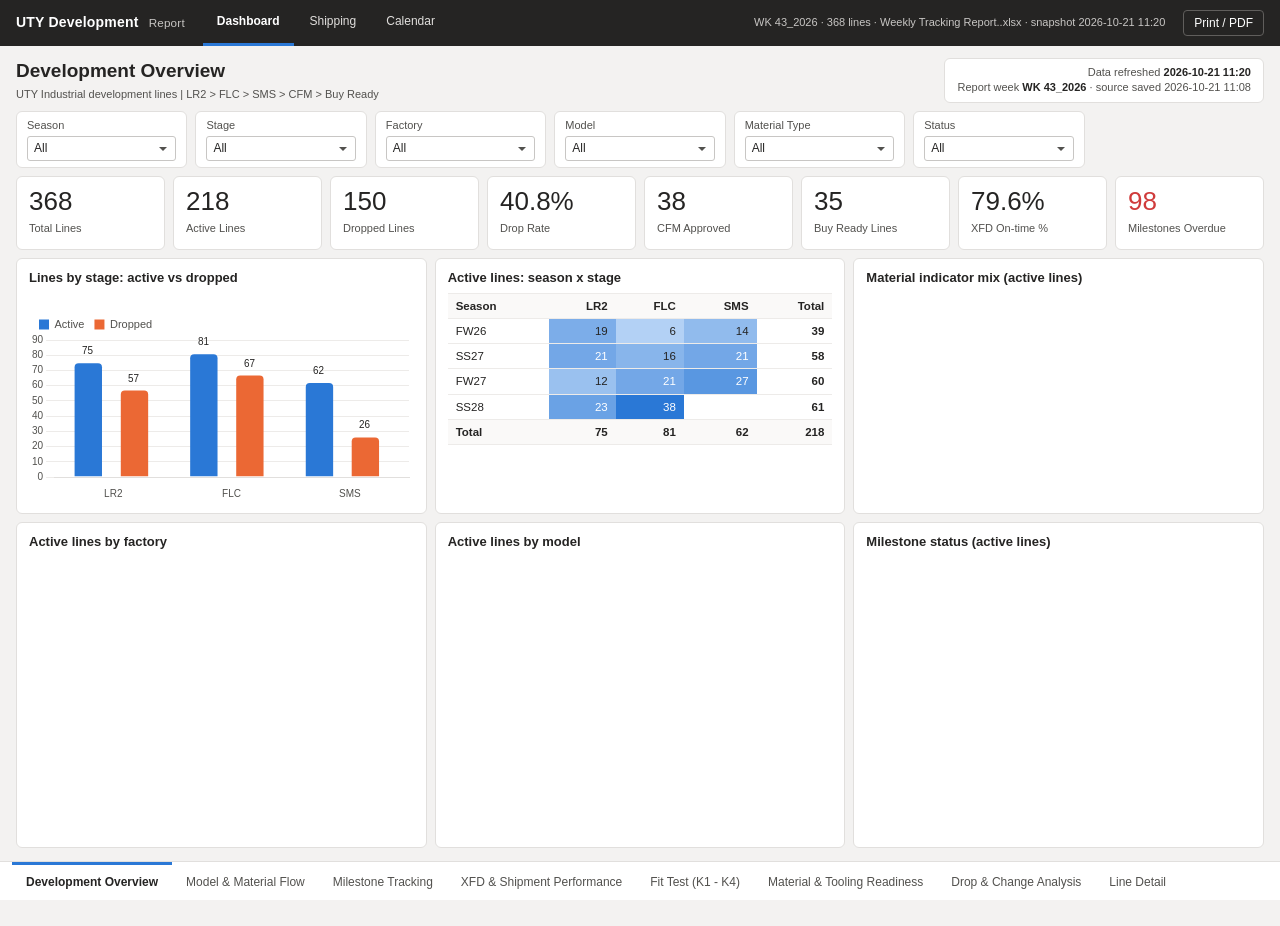
==== index.html @ 9a44e27f "UTY Development Report: static site (Dashboard, Shipping, Calendar) Co-Authored-By: Claude Opus 5.5 " ====
<!doctype html>
<html lang="en">
<head>
  <meta name="robots" content="noindex, nofollow">
  <meta charset="utf-8">
  <meta name="viewport" content="width=device-width, initial-scale=1">
  <title>Dashboard · UTY Report</title>
  <link rel="stylesheet" href="static/css/app.css">
</head>
<body data-static="2026-10-21 11:20">
  <header class="topbar">
    <div class="brand">UTY Development <small>Report</small></div>
    <nav class="nav">
      
      <a href="dashboard.html" class="active">Dashboard</a>
      
      <a href="shipping.html" class="">Shipping</a>
      
      <a href="calendar.html" class="">Calendar</a>
      
    </nav>
    <div class="spacer"></div>
    <div class="datainfo" id="dataInfo"></div>
    <button class="tbtn" id="btnReload" title="Re-read the Excel files">&#8635; Reload data</button>
    <button class="tbtn" onclick="window.print()" title="Print or save as PDF">Print / PDF</button>
  </header>
  <main class="canvas" id="app">
    <div class="loading">Loading data…</div>
  </main>
  <div class="tip" id="tip"></div>
  <script src="static/vendor/chart.umd.min.js"></script>
  <script src="static/vendor/chartjs-plugin-datalabels.min.js"></script>
  <script src="static/js/common.js"></script>
  <script src="static/js/dashboard.js"></script>
</body>
</html>
---- static/css/app.css ----
/* UTY Development Report - styled after the Power BI theme "UTY Development" (UTYDevTheme.json) */
:root {
  --bg: #f3f2f1;
  --card: #ffffff;
  --border: #e1dfdd;
  --grid: #edebe9;
  --ink: #252423;
  --ink2: #52514e;
  --muted: #8a8886;
  --accent: #2a78d6;
  --good: #0ca30c;
  --warn: #eda100;
  --bad: #d03b3b;
  --bar: #252423;
  --heat-min: #cde2fb;
  --heat-max: #2a78d6;
  --radius: 6px;
  --font: Tahoma, "Segoe UI", Verdana, sans-serif;
}

* { box-sizing: border-box; }
html, body { margin: 0; }
body { background: var(--bg); color: var(--ink); font: 12px/1.4 var(--font); }
a { color: var(--accent); }
button, select, input { font: inherit; color: inherit; }

/* ---------- top bar */
.topbar { position: sticky; top: 0; z-index: 50; display: flex; align-items: center; gap: 18px;
  background: var(--bar); color: #fff; padding: 0 16px; height: 46px; }
.brand { font-weight: bold; font-size: 14px; white-space: nowrap; letter-spacing: .2px; }
.brand small { font-weight: normal; color: #c8c6c4; margin-left: 6px; }
.nav { display: flex; gap: 2px; height: 100%; }
.nav a { display: flex; align-items: center; padding: 0 14px; color: #e1dfdd; text-decoration: none; border-bottom: 3px solid transparent; }
.nav a:hover { color: #fff; background: rgba(255, 255, 255, .06); }
.nav a.active { color: #fff; border-bottom-color: var(--accent); font-weight: bold; }
.topbar .spacer { flex: 1; }
.datainfo { color: #c8c6c4; font-size: 11px; white-space: nowrap; overflow: hidden; text-overflow: ellipsis; }
.tbtn { background: transparent; border: 1px solid #605e5c; color: #fff; border-radius: 4px; padding: 4px 10px; cursor: pointer; white-space: nowrap; }
.tbtn:hover { background: rgba(255, 255, 255, .1); }

/* ---------- canvas */
.canvas { max-width: 1340px; margin: 0 auto; padding: 12px 16px 70px; }
.page-head { display: flex; align-items: flex-start; gap: 16px; margin-bottom: 8px; }
.page-head h1 { font-size: 19px; margin: 0; }
.page-head .sub { color: var(--ink2); font-size: 11px; margin-top: 2px; }
.page-head .refresh { margin-left: auto; background: var(--card); border: 1px solid var(--border); border-radius: var(--radius);
  padding: 6px 12px; color: var(--ink2); font-size: 11px; text-align: right; min-width: 240px; }
.page-head .refresh b { color: var(--ink); }

.card { background: var(--card); border: 1px solid var(--border); border-radius: var(--radius); padding: 10px 12px; min-width: 0; }
.card h3 { font-size: 13px; margin: 0 0 6px; font-weight: bold; }
.card .note { color: var(--muted); font-size: 11px; margin-top: 4px; }
.card .head { display: flex; align-items: center; gap: 8px; margin-bottom: 6px; }
.card .head h3 { margin: 0; }
.card .head .tools { margin-left: auto; display: flex; gap: 6px; align-items: center; }

.grid { display: grid; gap: 8px; margin-bottom: 8px; }
.g2 { grid-template-columns: repeat(2, minmax(0, 1fr)); }
.g3 { grid-template-columns: repeat(3, minmax(0, 1fr)); }
.g2-1 { grid-template-columns: minmax(0, 2fr) minmax(0, 1fr); }
.g1-2 { grid-template-columns: minmax(0, 1fr) minmax(0, 2fr); }
.chart-box { position: relative; height: 210px; }
.chart-box.tall { height: 300px; }
.scroll-y { max-height: 280px; overflow-y: auto; }

/* ---------- slicers */
.slicers { display: grid; grid-template-columns: repeat(auto-fit, minmax(150px, 1fr)); gap: 8px; margin-bottom: 8px; }
.slicer { position: relative; background: var(--card); border: 1px solid var(--border); border-radius: var(--radius); padding: 6px 10px; }
.slicer label { display: block; font-size: 11px; color: var(--ink2); margin-bottom: 3px; }
.slicer .sbtn { width: 100%; text-align: left; background: #fff; border: 1px solid #c8c6c4; border-radius: 3px; padding: 3px 22px 3px 6px;
  cursor: pointer; white-space: nowrap; overflow: hidden; text-overflow: ellipsis; position: relative; }
.slicer .sbtn::after { content: ""; position: absolute; right: 8px; top: 50%; margin-top: -2px; border: 4px solid transparent; border-top-color: var(--ink2); }
.slicer.on .sbtn { border-color: var(--accent); background: #eff6fe; }
.slicer .menu { display: none; position: absolute; left: 0; right: 0; top: 100%; z-index: 40; background: #fff; border: 1px solid var(--border);
  border-radius: 4px; box-shadow: 0 6px 18px rgba(0, 0, 0, .14); max-height: 300px; overflow: auto; padding: 4px 0; min-width: 190px; }
.slicer.open .menu { display: block; }
.slicer .menu label { display: flex; gap: 8px; align-items: center; padding: 4px 10px; margin: 0; color: var(--ink); font-size: 12px; cursor: pointer; }
.slicer .menu label:hover { background: var(--bg); }
.slicer .menu .all { border-bottom: 1px solid var(--grid); font-weight: bold; }
.slicer .menu input[type=search] { margin: 4px 8px; width: calc(100% - 16px); border: 1px solid #c8c6c4; border-radius: 3px; padding: 3px 6px; }
.clear-filters { align-self: end; justify-self: start; background: none; border: none; color: var(--accent); cursor: pointer; padding: 4px; }

/* ---------- KPI cards */
.kpis { display: grid; grid-template-columns: repeat(auto-fit, minmax(130px, 1fr)); gap: 8px; margin-bottom: 8px; }
.kpi { background: var(--card); border: 1px solid var(--border); border-radius: var(--radius); padding: 10px 12px; min-height: 74px; }
.kpi .v { font-size: 26px; line-height: 1.15; }
.kpi .l { color: var(--ink2); font-size: 11px; margin-top: 4px; }
.kpi .s { color: var(--muted); font-size: 11px; }
.kpi.good .v { color: var(--good); }
.kpi.bad .v { color: var(--bad); }
.kpi.warn .v { color: #b37a00; }

/* ---------- tables */
.tbl-wrap { overflow: auto; max-height: 320px; border-top: 1px solid var(--grid); }
.tbl-wrap.tall { max-height: 560px; }
table.tbl { border-collapse: collapse; width: 100%; font-size: 11.5px; }
.tbl th, .tbl td { padding: 4px 8px; border-bottom: 1px solid var(--grid); text-align: left; white-space: nowrap; }
.tbl th { position: sticky; top: 0; background: #faf9f8; z-index: 1; font-weight: bold; color: var(--ink); cursor: pointer; user-select: none; }
.tbl th.sorted::after { content: " \25BE"; color: var(--accent); }
.tbl th.sorted.asc::after { content: " \25B4"; }
.tbl td.num, .tbl th.num { text-align: right; font-variant-numeric: tabular-nums; }
.tbl td.wrap { white-space: normal; min-width: 220px; }
.tbl tbody tr:hover td { background: #f7f6f5; }
.tbl tfoot td { font-weight: bold; background: #faf9f8; border-top: 1px solid var(--border); }
.tbl .heat { text-align: center; }
.tbl-meta { display: flex; gap: 10px; align-items: center; color: var(--muted); font-size: 11px; padding: 4px 0; }
.tbl-meta .more { color: var(--accent); background: none; border: 0; cursor: pointer; }
.btn { background: #fff; border: 1px solid #c8c6c4; border-radius: 3px; padding: 3px 9px; cursor: pointer; font-size: 11px; }
.btn:hover { background: var(--bg); }
.btn.primary { background: var(--accent); border-color: var(--accent); color: #fff; }
.search { border: 1px solid #c8c6c4; border-radius: 3px; padding: 3px 8px; min-width: 200px; }

/* status pills: always label + colour */
.pill { display: inline-flex; align-items: center; gap: 5px; padding: 1px 8px 1px 6px; border-radius: 10px; font-size: 11px; background: #f3f2f1; color: var(--ink); white-space: nowrap; }
.pill::before { content: ""; width: 8px; height: 8px; border-radius: 50%; background: var(--c, var(--muted)); }
.dot { display: inline-block; width: 9px; height: 9px; border-radius: 50%; margin-right: 5px; vertical-align: -1px; }

/* ---------- PBI-style page tabs (bottom) */
.pagetabs { position: fixed; left: 0; right: 0; bottom: 0; z-index: 45; background: #fff; border-top: 1px solid var(--border);
  display: flex; gap: 0; overflow-x: auto; padding: 0 12px; }
.pagetabs button { border: 0; background: none; padding: 9px 14px; cursor: pointer; white-space: nowrap; color: var(--ink2); border-top: 3px solid transparent; }
.pagetabs button:hover { background: var(--bg); color: var(--ink); }
.pagetabs button.active { color: var(--ink); font-weight: bold; border-top-color: var(--accent); }

/* ---------- chips (filters on Shipping / Calendar) */
.chips { display: flex; flex-wrap: wrap; gap: 6px; align-items: center; }
.chip { border: 1px solid #c8c6c4; background: #fff; border-radius: 14px; padding: 3px 11px; cursor: pointer; font-size: 11.5px; }
.chip.on { background: var(--ink); border-color: var(--ink); color: #fff; }
.toolbar { display: flex; flex-wrap: wrap; gap: 14px; align-items: center; margin-bottom: 8px; background: var(--card);
  border: 1px solid var(--border); border-radius: var(--radius); padding: 8px 12px; }
.toolbar .grp { display: flex; gap: 6px; align-items: center; }
.toolbar .grp > span { color: var(--ink2); font-size: 11px; }

/* ---------- messages */
.msg { padding: 10px 12px; border-radius: var(--radius); margin-bottom: 8px; }
.msg.err { background: #fde7e9; border: 1px solid #f1bbbc; color: #a4262c; }
.msg.info { background: #eff6fe; border: 1px solid #c7e0f4; color: #004e8c; }
.loading { padding: 40px; text-align: center; color: var(--muted); }
.empty { color: var(--muted); padding: 24px; text-align: center; }

/* ---------- tooltip for custom SVG visuals */
.tip { position: fixed; z-index: 100; pointer-events: none; background: #fff; border: 1px solid var(--border); border-radius: 4px;
  box-shadow: 0 4px 14px rgba(0, 0, 0, .16); padding: 7px 10px; font-size: 11.5px; max-width: 340px; display: none; }
.tip b { display: block; margin-bottom: 2px; }
.tip .muted { color: var(--muted); }

/* ---------- calendar */
.kd td.cell { min-width: 118px; }
.kd .d { font-weight: bold; }
.kd .rel { display: block; font-size: 10.5px; color: var(--muted); }
.kd .calc { font-style: italic; }
.kd tr.season-first td { border-top: 2px solid var(--border); }
.badge { display: inline-block; font-size: 10px; padding: 0 6px; border-radius: 8px; margin-left: 4px; vertical-align: 1px; }
.badge.past { background: #edebe9; color: var(--ink2); }
.badge.soon { background: #fff4ce; color: #8a5a00; }
.badge.next { background: #dff6dd; color: #0b6a0b; }
.badge.today { background: var(--accent); color: #fff; }

.timeline svg { display: block; width: 100%; }
.timeline .lbl { font-size: 11px; fill: var(--ink); }
.timeline .axis { font-size: 10px; fill: var(--ink2); }

.month-head { display: flex; align-items: center; gap: 8px; }
.month-head h3 { min-width: 150px; text-align: center; }
.month { display: grid; grid-template-columns: repeat(7, minmax(0, 1fr)); border-left: 1px solid var(--grid); border-top: 1px solid var(--grid); }
.month .dow { background: #faf9f8; font-weight: bold; padding: 4px 6px; border-right: 1px solid var(--grid); border-bottom: 1px solid var(--grid); font-size: 11px; }
.month .day { min-height: 96px; border-right: 1px solid var(--grid); border-bottom: 1px solid var(--grid); padding: 3px 4px; overflow: hidden; }
.month .day.out { background: #faf9f8; color: var(--muted); }
.month .day.today { box-shadow: inset 0 0 0 2px var(--accent); }
.month .day .n { font-size: 11px; color: var(--ink2); margin-bottom: 2px; }
.month .day.today .n { color: var(--accent); font-weight: bold; }
.ev { display: block; font-size: 10.5px; padding: 1px 5px; margin-bottom: 2px; border-radius: 3px; background: #f3f2f1;
  border-left: 3px solid var(--c, var(--muted)); white-space: nowrap; overflow: hidden; text-overflow: ellipsis; cursor: default; }
.ev.minor { color: var(--ink2); background: #faf9f8; }
.legend { display: flex; flex-wrap: wrap; gap: 12px; font-size: 11px; color: var(--ink2); margin: 4px 0; }
.legend span { display: inline-flex; align-items: center; gap: 5px; }
.legend i { width: 10px; height: 10px; border-radius: 2px; background: var(--c); display: inline-block; }
details.src summary { cursor: pointer; color: var(--ink2); }

/* ---------- responsive */
@media (max-width: 980px) {
  .g2, .g3, .g2-1, .g1-2 { grid-template-columns: minmax(0, 1fr); }
  .page-head { flex-direction: column; }
  .page-head .refresh { margin-left: 0; text-align: left; }
  .datainfo { display: none; }
}
@media (max-width: 640px) {
  .topbar { gap: 8px; padding: 0 8px; }
  .brand small { display: none; }
  .nav a { padding: 0 8px; }
  .canvas { padding: 10px 10px 70px; }
}

/* ---------- print / PDF */
@media print {
  @page { size: A4 landscape; margin: 10mm; }
  body { background: #fff; }
  .topbar .tbtn, .pagetabs, .slicer .menu, .clear-filters, .tbl-meta .more, .no-print { display: none !important; }
  .topbar { position: static; }
  .canvas { max-width: none; padding: 0; }
  .card, .kpi, .slicer { break-inside: avoid; }
  .tbl-wrap, .scroll-y { max-height: none !important; overflow: visible !important; }
}
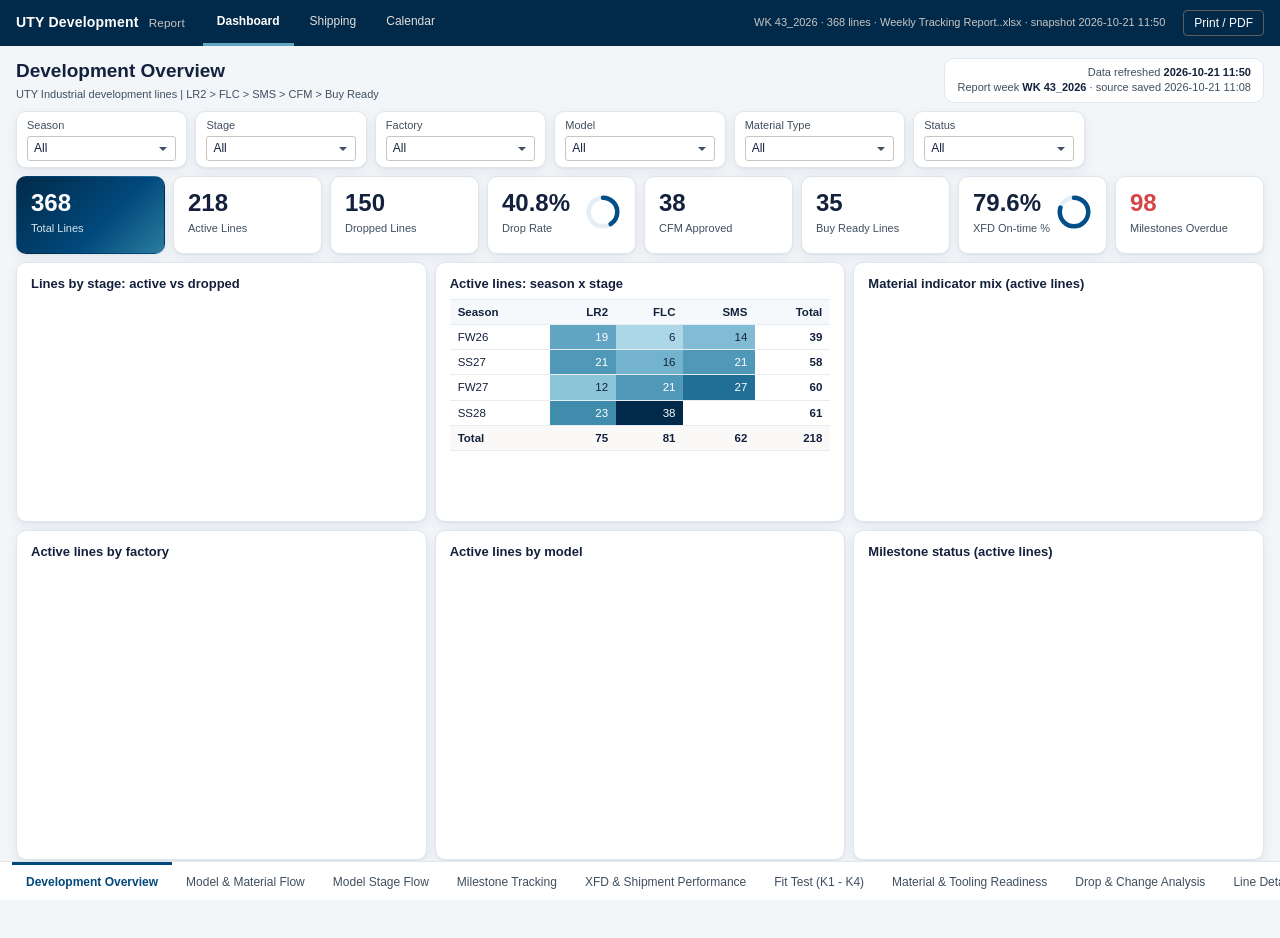
==== commit 7a45860b: "Restyle charts to brand blue palette; add Model Stage Flow (Sankey) page Co-Authored-By: Claude Opus" ====
--- a/index.html
+++ b/index.html
@@ -7,7 +7,7 @@
   <title>Dashboard · UTY Report</title>
   <link rel="stylesheet" href="static/css/app.css">
 </head>
-<body data-static="2026-10-21 11:20">
+<body data-static="2026-10-21 11:50">
   <header class="topbar">
     <div class="brand">UTY Development <small>Report</small></div>
     <nav class="nav">
--- a/static/css/app.css
+++ b/static/css/app.css
@@ -1,20 +1,20 @@
-/* UTY Development Report - styled after the Power BI theme "UTY Development" (UTYDevTheme.json) */
+/* UTY Development Report - brand blues (Deep Space Blue #012A4A ... Light Blue #A9D6E5), Tahoma */
 :root {
-  --bg: #f3f2f1;
+  --bg: #f2f6f9;
   --card: #ffffff;
-  --border: #e1dfdd;
-  --grid: #edebe9;
-  --ink: #252423;
-  --ink2: #52514e;
-  --muted: #8a8886;
-  --accent: #2a78d6;
-  --good: #0ca30c;
-  --warn: #eda100;
-  --bad: #d03b3b;
-  --bar: #252423;
-  --heat-min: #cde2fb;
-  --heat-max: #2a78d6;
-  --radius: 6px;
+  --border: #dfe7ed;
+  --grid: #e6edf2;
+  --ink: #14213d;
+  --ink2: #3f4f5f;
+  --muted: #7b8a97;
+  --accent: #01497C;
+  --accent2: #61A5C2;
+  --good: #01497C;
+  --warn: #2C7DA0;
+  --bad: #d64545;
+  --bar: #012A4A;
+  --radius: 10px;
+  --shadow: 0 1px 2px rgba(1, 42, 74, .06), 0 4px 14px rgba(1, 42, 74, .06);
   --font: Tahoma, "Segoe UI", Verdana, sans-serif;
 }
 
@@ -32,7 +32,7 @@
 .nav { display: flex; gap: 2px; height: 100%; }
 .nav a { display: flex; align-items: center; padding: 0 14px; color: #e1dfdd; text-decoration: none; border-bottom: 3px solid transparent; }
 .nav a:hover { color: #fff; background: rgba(255, 255, 255, .06); }
-.nav a.active { color: #fff; border-bottom-color: var(--accent); font-weight: bold; }
+.nav a.active { color: #fff; border-bottom-color: var(--accent2); font-weight: bold; }
 .topbar .spacer { flex: 1; }
 .datainfo { color: #c8c6c4; font-size: 11px; white-space: nowrap; overflow: hidden; text-overflow: ellipsis; }
 .tbtn { background: transparent; border: 1px solid #605e5c; color: #fff; border-radius: 4px; padding: 4px 10px; cursor: pointer; white-space: nowrap; }
@@ -47,7 +47,7 @@
   padding: 6px 12px; color: var(--ink2); font-size: 11px; text-align: right; min-width: 240px; }
 .page-head .refresh b { color: var(--ink); }
 
-.card { background: var(--card); border: 1px solid var(--border); border-radius: var(--radius); padding: 10px 12px; min-width: 0; }
+.card { background: var(--card); border: 1px solid var(--border); border-radius: var(--radius); padding: 12px 14px; min-width: 0; box-shadow: var(--shadow); }
 .card h3 { font-size: 13px; margin: 0 0 6px; font-weight: bold; }
 .card .note { color: var(--muted); font-size: 11px; margin-top: 4px; }
 .card .head { display: flex; align-items: center; gap: 8px; margin-bottom: 6px; }
@@ -65,12 +65,12 @@
 
 /* ---------- slicers */
 .slicers { display: grid; grid-template-columns: repeat(auto-fit, minmax(150px, 1fr)); gap: 8px; margin-bottom: 8px; }
-.slicer { position: relative; background: var(--card); border: 1px solid var(--border); border-radius: var(--radius); padding: 6px 10px; }
+.slicer { position: relative; background: var(--card); border: 1px solid var(--border); border-radius: var(--radius); padding: 6px 10px; box-shadow: var(--shadow); }
 .slicer label { display: block; font-size: 11px; color: var(--ink2); margin-bottom: 3px; }
 .slicer .sbtn { width: 100%; text-align: left; background: #fff; border: 1px solid #c8c6c4; border-radius: 3px; padding: 3px 22px 3px 6px;
   cursor: pointer; white-space: nowrap; overflow: hidden; text-overflow: ellipsis; position: relative; }
 .slicer .sbtn::after { content: ""; position: absolute; right: 8px; top: 50%; margin-top: -2px; border: 4px solid transparent; border-top-color: var(--ink2); }
-.slicer.on .sbtn { border-color: var(--accent); background: #eff6fe; }
+.slicer.on .sbtn { border-color: var(--accent); background: #eaf4f9; }
 .slicer .menu { display: none; position: absolute; left: 0; right: 0; top: 100%; z-index: 40; background: #fff; border: 1px solid var(--border);
   border-radius: 4px; box-shadow: 0 6px 18px rgba(0, 0, 0, .14); max-height: 300px; overflow: auto; padding: 4px 0; min-width: 190px; }
 .slicer.open .menu { display: block; }
@@ -81,21 +81,45 @@
 .clear-filters { align-self: end; justify-self: start; background: none; border: none; color: var(--accent); cursor: pointer; padding: 4px; }
 
 /* ---------- KPI cards */
-.kpis { display: grid; grid-template-columns: repeat(auto-fit, minmax(130px, 1fr)); gap: 8px; margin-bottom: 8px; }
-.kpi { background: var(--card); border: 1px solid var(--border); border-radius: var(--radius); padding: 10px 12px; min-height: 74px; }
-.kpi .v { font-size: 26px; line-height: 1.15; }
+.kpis { display: grid; grid-template-columns: repeat(auto-fit, minmax(140px, 1fr)); gap: 8px; margin-bottom: 8px; }
+.kpi { background: var(--card); border: 1px solid var(--border); border-radius: var(--radius); padding: 12px 14px; min-height: 78px; box-shadow: var(--shadow); }
+.kpi .kv { display: flex; align-items: center; justify-content: space-between; gap: 6px; }
+.kpi .kv > div { min-width: 0; }
+.kpi .v { font-size: 24px; line-height: 1.15; font-weight: bold; color: var(--ink); }
 .kpi .l { color: var(--ink2); font-size: 11px; margin-top: 4px; }
 .kpi .s { color: var(--muted); font-size: 11px; }
+.kpi .ring { width: 36px; height: 36px; flex: none; }
 .kpi.good .v { color: var(--good); }
 .kpi.bad .v { color: var(--bad); }
-.kpi.warn .v { color: #b37a00; }
+.kpi.warn .v { color: var(--warn); }
+.kpi.accent { background: linear-gradient(135deg, #012A4A 0%, #01497C 60%, #2C7DA0 100%); border-color: transparent; }
+.kpi.accent .v, .kpi.accent .l, .kpi.accent .s { color: #fff; }
+.kpi.accent .l, .kpi.accent .s { opacity: .85; }
+
+/* pill progress bars */
+.prog { display: grid; gap: 10px; padding: 4px 2px; }
+.prow .plab { display: flex; justify-content: space-between; gap: 8px; font-size: 11.5px; margin-bottom: 4px; color: var(--ink2); }
+.prow .plab b { color: var(--ink); }
+.ptrack { height: 9px; border-radius: 9px; background: #e4eef4; overflow: hidden; }
+.pfill { height: 100%; border-radius: 9px; }
+
+/* sankey */
+.sankey svg { display: block; width: 100%; }
+.sankey .slink { opacity: .42; transition: opacity .15s; }
+.sankey .snode { transition: opacity .15s; }
+.sankey svg.focus .slink, .sankey svg.focus .snode { opacity: .12; }
+.sankey svg.focus .slink.on { opacity: .85; }
+.sankey svg.focus .snode.on { opacity: 1; }
+.sankey .scol { font-size: 11px; font-weight: bold; fill: var(--ink2); }
+.sankey .slab { font-size: 10.5px; fill: var(--ink); paint-order: stroke; stroke: #fff; stroke-width: 3px; stroke-linejoin: round; pointer-events: none; }
+.sankey .sval { fill: var(--muted); }
 
 /* ---------- tables */
 .tbl-wrap { overflow: auto; max-height: 320px; border-top: 1px solid var(--grid); }
 .tbl-wrap.tall { max-height: 560px; }
 table.tbl { border-collapse: collapse; width: 100%; font-size: 11.5px; }
 .tbl th, .tbl td { padding: 4px 8px; border-bottom: 1px solid var(--grid); text-align: left; white-space: nowrap; }
-.tbl th { position: sticky; top: 0; background: #faf9f8; z-index: 1; font-weight: bold; color: var(--ink); cursor: pointer; user-select: none; }
+.tbl th { position: sticky; top: 0; background: #f5f9fb; z-index: 1; font-weight: bold; color: var(--ink); cursor: pointer; user-select: none; }
 .tbl th.sorted::after { content: " \25BE"; color: var(--accent); }
 .tbl th.sorted.asc::after { content: " \25B4"; }
 .tbl td.num, .tbl th.num { text-align: right; font-variant-numeric: tabular-nums; }
@@ -120,12 +144,12 @@
   display: flex; gap: 0; overflow-x: auto; padding: 0 12px; }
 .pagetabs button { border: 0; background: none; padding: 9px 14px; cursor: pointer; white-space: nowrap; color: var(--ink2); border-top: 3px solid transparent; }
 .pagetabs button:hover { background: var(--bg); color: var(--ink); }
-.pagetabs button.active { color: var(--ink); font-weight: bold; border-top-color: var(--accent); }
+.pagetabs button.active { color: var(--accent); font-weight: bold; border-top-color: var(--accent); }
 
 /* ---------- chips (filters on Shipping / Calendar) */
 .chips { display: flex; flex-wrap: wrap; gap: 6px; align-items: center; }
 .chip { border: 1px solid #c8c6c4; background: #fff; border-radius: 14px; padding: 3px 11px; cursor: pointer; font-size: 11.5px; }
-.chip.on { background: var(--ink); border-color: var(--ink); color: #fff; }
+.chip.on { background: var(--accent); border-color: var(--accent); color: #fff; }
 .toolbar { display: flex; flex-wrap: wrap; gap: 14px; align-items: center; margin-bottom: 8px; background: var(--card);
   border: 1px solid var(--border); border-radius: var(--radius); padding: 8px 12px; }
 .toolbar .grp { display: flex; gap: 6px; align-items: center; }
@@ -151,9 +175,9 @@
 .kd .calc { font-style: italic; }
 .kd tr.season-first td { border-top: 2px solid var(--border); }
 .badge { display: inline-block; font-size: 10px; padding: 0 6px; border-radius: 8px; margin-left: 4px; vertical-align: 1px; }
-.badge.past { background: #edebe9; color: var(--ink2); }
-.badge.soon { background: #fff4ce; color: #8a5a00; }
-.badge.next { background: #dff6dd; color: #0b6a0b; }
+.badge.past { background: #eef1f4; color: var(--muted); }
+.badge.soon { background: #2C7DA0; color: #fff; }
+.badge.next { background: #e4f1f7; color: #01497C; }
 .badge.today { background: var(--accent); color: #fff; }
 
 .timeline svg { display: block; width: 100%; }
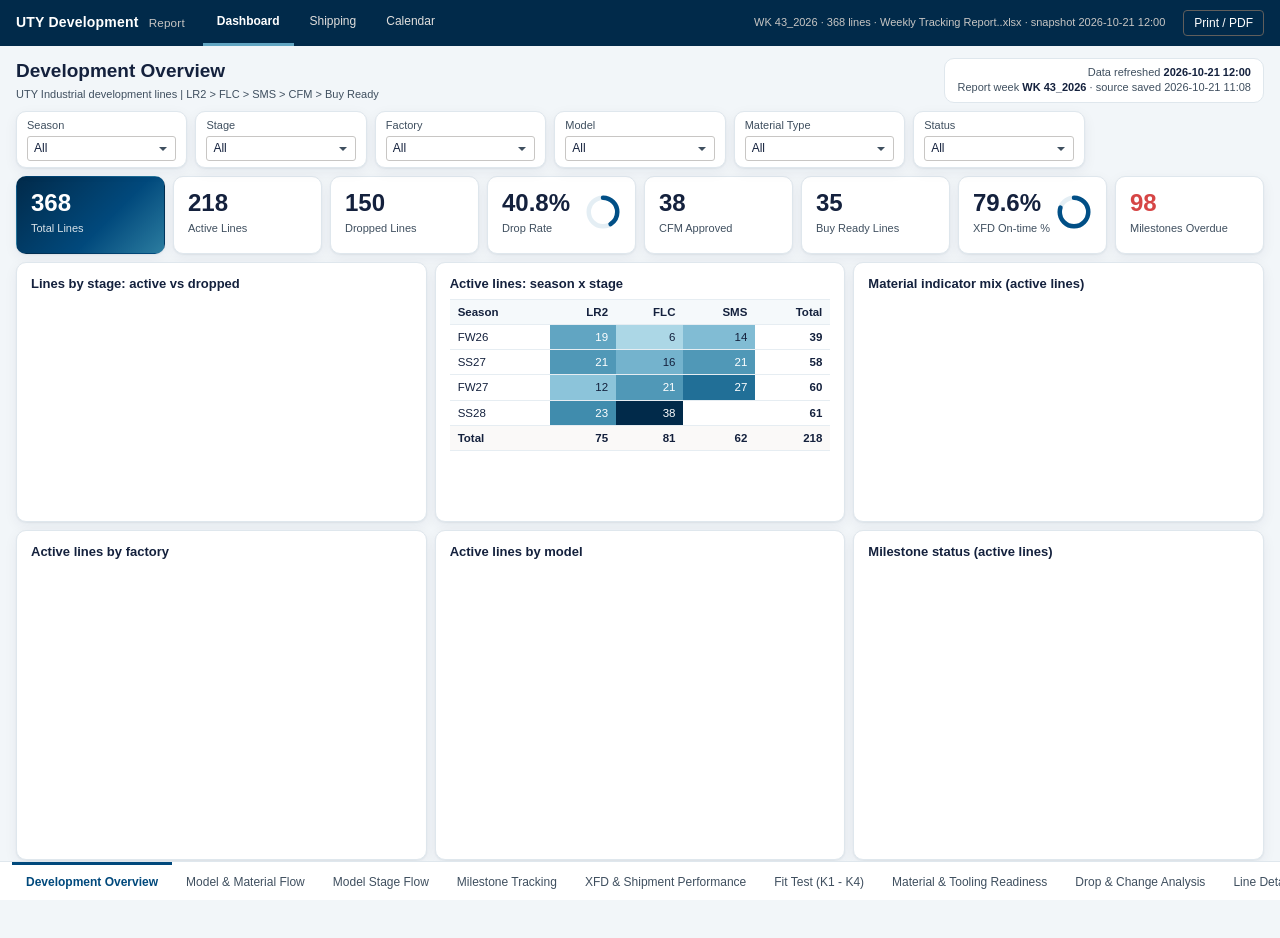
==== commit 1f902455: "Square bar and column ends, no gap between stacked segments Co-Authored-By: Claude Opus 5.5 <noreply" ====
--- a/index.html
+++ b/index.html
@@ -7,7 +7,7 @@
   <title>Dashboard · UTY Report</title>
   <link rel="stylesheet" href="static/css/app.css">
 </head>
-<body data-static="2026-10-21 11:50">
+<body data-static="2026-10-21 12:00">
   <header class="topbar">
     <div class="brand">UTY Development <small>Report</small></div>
     <nav class="nav">
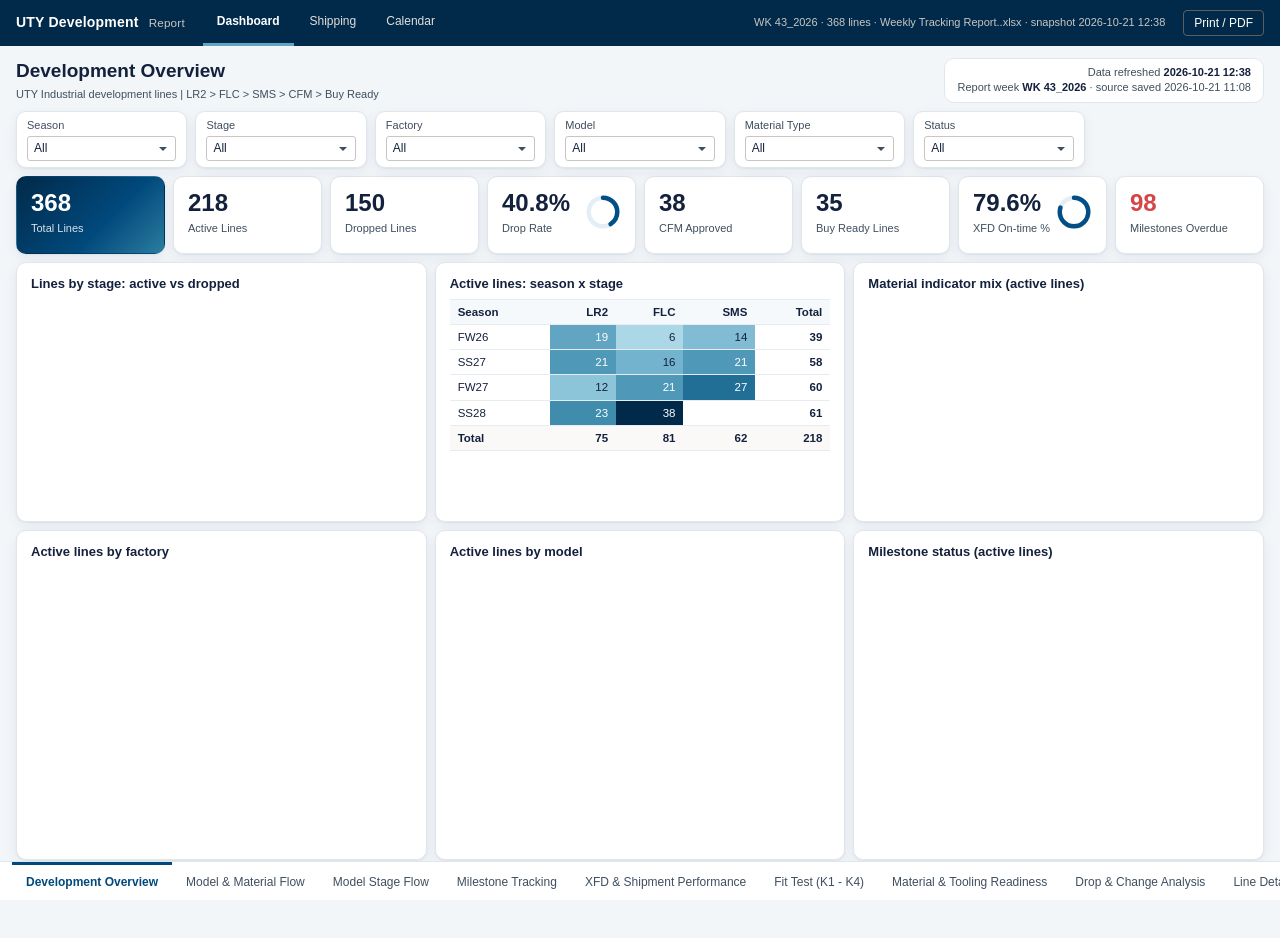
==== commit 1eb0a3dc: "Donut: join segments with no gap Co-Authored-By: Claude Opus 5.5 <noreply@anthropic.com>" ====
--- a/index.html
+++ b/index.html
@@ -7,7 +7,7 @@
   <title>Dashboard · UTY Report</title>
   <link rel="stylesheet" href="static/css/app.css">
 </head>
-<body data-static="2026-10-21 12:00">
+<body data-static="2026-10-21 12:38">
   <header class="topbar">
     <div class="brand">UTY Development <small>Report</small></div>
     <nav class="nav">
